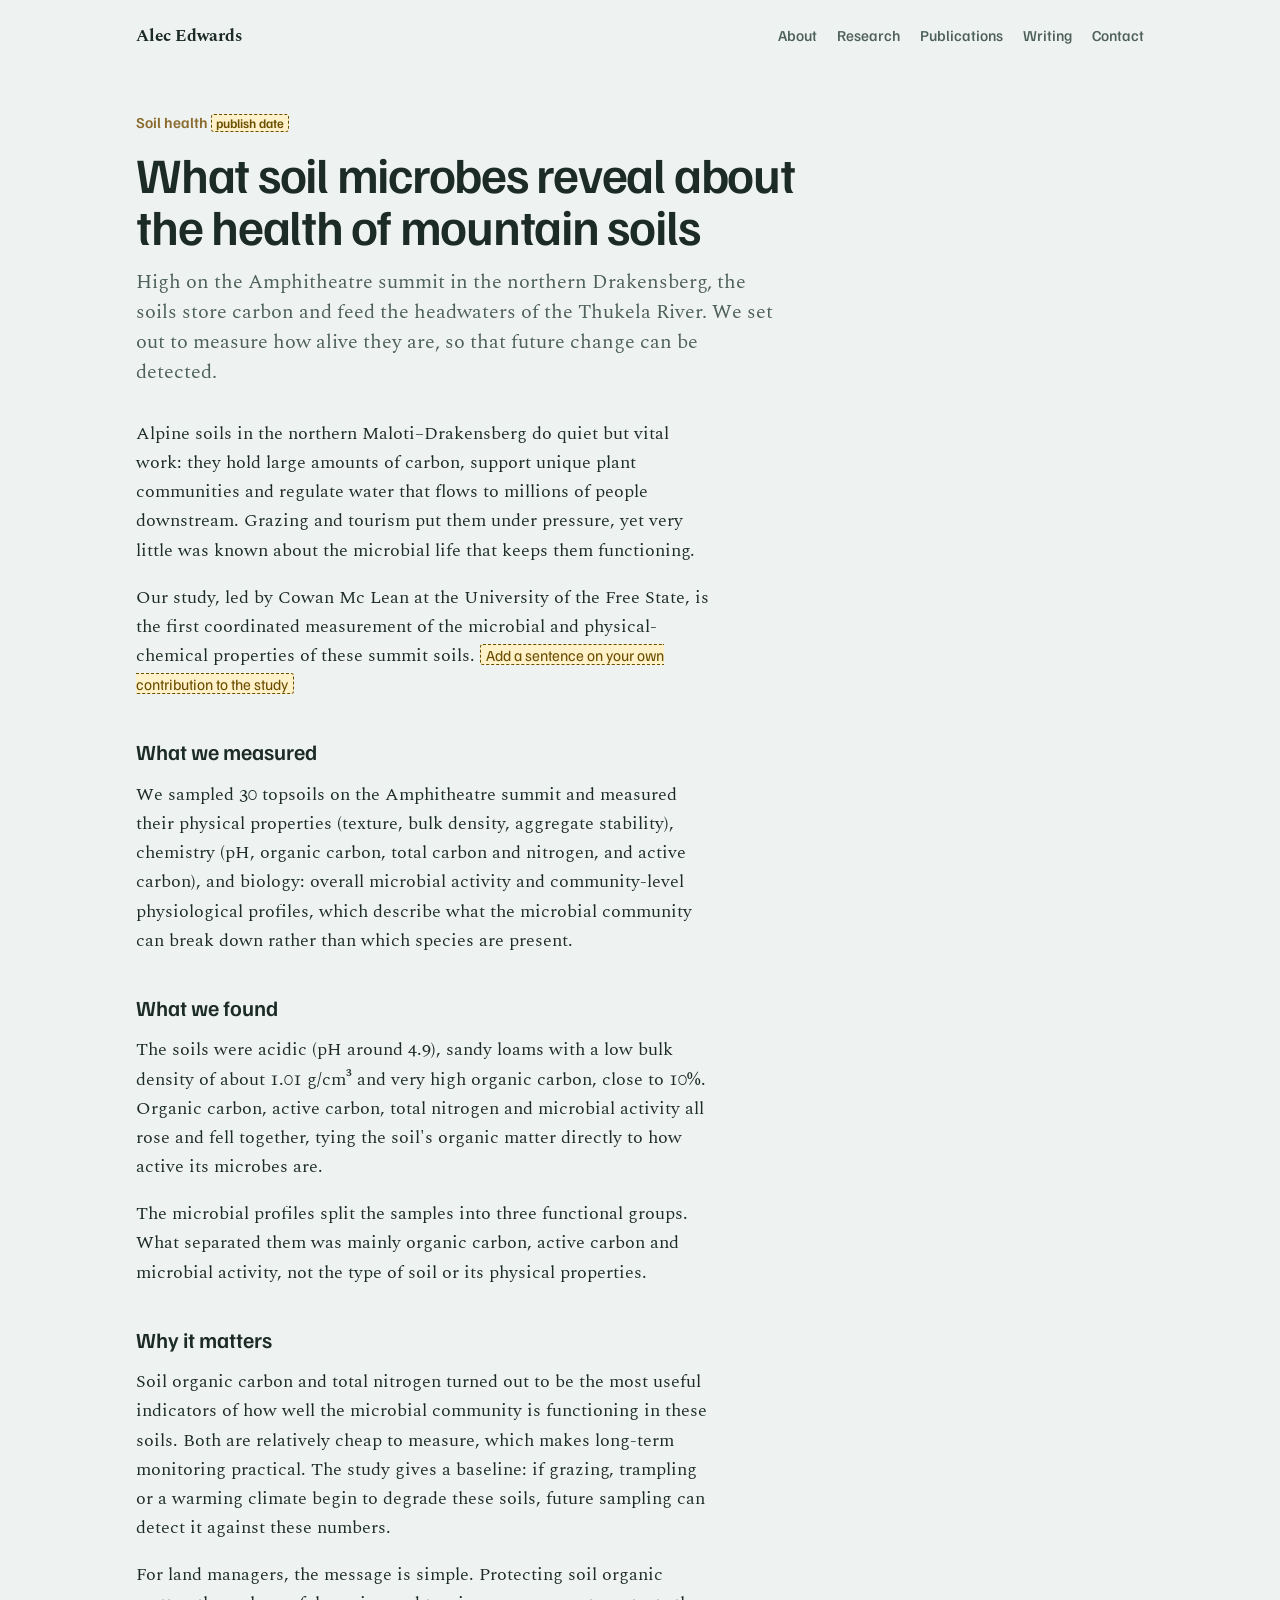
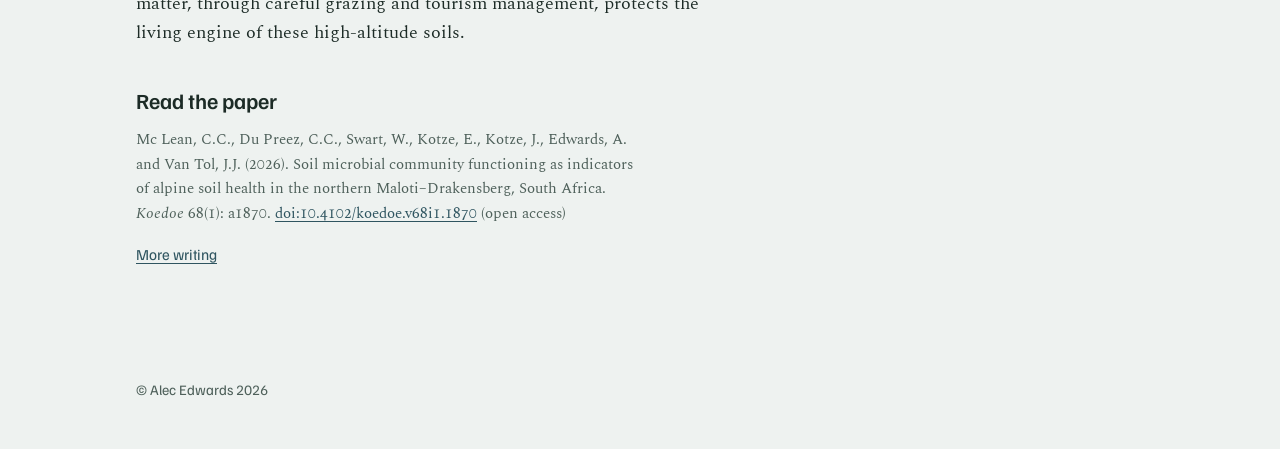
==== blog/alpine-soil-microbes.html @ 6ba0e14e "v2 draft: photos, research visuals, map, blog (not for publishing yet) Co-Authored-By: Claude Opus 5" ====
<!doctype html>
<html lang="en-GB">
<head>
<meta charset="utf-8">
<meta name="viewport" content="width=device-width, initial-scale=1">
<title>What soil microbes reveal about the health of mountain soils | Alec Edwards</title>
<meta name="description" content="A plain-language summary of our 2026 Koedoe paper on the alpine soils of the northern Maloti–Drakensberg.">
<meta property="og:title" content="What soil microbes reveal about the health of mountain soils | Alec Edwards">
<meta property="og:description" content="A plain-language summary of our 2026 Koedoe paper on the alpine soils of the northern Maloti–Drakensberg.">
<meta property="og:type" content="article">
<link rel="icon" href="data:image/svg+xml,%3Csvg xmlns='http://www.w3.org/2000/svg' viewBox='0 0 32 32'%3E%3Crect width='32' height='32' rx='6' fill='%231F3A33'/%3E%3Cpath d='M16 29 C15 20 17 13 18 9' stroke='%23C9A35E' stroke-width='2.4' fill='none' stroke-linecap='round'/%3E%3Cellipse cx='18.5' cy='7.5' rx='2.6' ry='3.2' fill='%23C9A35E'/%3E%3C/svg%3E">
<link rel="preconnect" href="https://fonts.googleapis.com">
<link rel="preconnect" href="https://fonts.gstatic.com" crossorigin>
<link href="https://fonts.googleapis.com/css2?family=Familjen+Grotesk:wght@500;600;700&family=Spectral:ital,wght@0,400;0,500;1,400&display=swap" rel="stylesheet">
<link rel="stylesheet" href="../assets/site.css">
</head>
<body>
<div class="wrap">
  <header class="top">
    <a class="name" href="../">Alec Edwards</a>
    <nav aria-label="Site">
      <ul>
        <li><a href="../#about">About</a></li>
        <li><a href="../#research">Research</a></li>
        <li><a href="../#outputs">Publications</a></li>
        <li><a href="./">Writing</a></li>
        <li><a href="../#contact">Contact</a></li>
      </ul>
    </nav>
  </header>
  <main>
    <article class="article">
      <p class="kicker">Soil health <span class="todo">publish date</span></p>
      <h1>What soil microbes reveal about the health of mountain soils</h1>
      <p class="standfirst">High on the Amphitheatre summit in the northern Drakensberg, the soils store carbon and feed the headwaters of the Thukela River. We set out to measure how alive they are, so that future change can be detected.</p>
      <p>Alpine soils in the northern Maloti–Drakensberg do quiet but vital work: they hold large amounts of carbon, support unique plant communities and regulate water that flows to millions of people downstream. Grazing and tourism put them under pressure, yet very little was known about the microbial life that keeps them functioning.</p>
      <p>Our study, led by Cowan Mc Lean at the University of the Free State, is the first coordinated measurement of the microbial and physical-chemical properties of these summit soils. <span class="todo">Add a sentence on your own contribution to the study</span></p>

      <h2>What we measured</h2>
      <p>We sampled 30 topsoils on the Amphitheatre summit and measured their physical properties (texture, bulk density, aggregate stability), chemistry (pH, organic carbon, total carbon and nitrogen, and active carbon), and biology: overall microbial activity and community-level physiological profiles, which describe what the microbial community can break down rather than which species are present.</p>

      <h2>What we found</h2>
      <p>The soils were acidic (pH around 4.9), sandy loams with a low bulk density of about 1.01 g/cm³ and very high organic carbon, close to 10%. Organic carbon, active carbon, total nitrogen and microbial activity all rose and fell together, tying the soil's organic matter directly to how active its microbes are.</p>
      <p>The microbial profiles split the samples into three functional groups. What separated them was mainly organic carbon, active carbon and microbial activity, not the type of soil or its physical properties.</p>

      <h2>Why it matters</h2>
      <p>Soil organic carbon and total nitrogen turned out to be the most useful indicators of how well the microbial community is functioning in these soils. Both are relatively cheap to measure, which makes long-term monitoring practical. The study gives a baseline: if grazing, trampling or a warming climate begin to degrade these soils, future sampling can detect it against these numbers.</p>
      <p>For land managers, the message is simple. Protecting soil organic matter, through careful grazing and tourism management, protects the living engine of these high-altitude soils.</p>

      <h2>Read the paper</h2>
      <p class="refs-list">Mc Lean, C.C., Du Preez, C.C., Swart, W., Kotze, E., Kotze, J., Edwards, A. and Van Tol, J.J. (2026). Soil microbial community functioning as indicators of alpine soil health in the northern Maloti–Drakensberg, South Africa. <em>Koedoe</em> 68(1): a1870. <a href="https://doi.org/10.4102/koedoe.v68i1.1870">doi:10.4102/koedoe.v68i1.1870</a> (open access)</p>

      <p class="back"><a href="./">More writing</a></p>
    </article>
  </main>
  <footer>© Alec Edwards <span id="yr">2026</span></footer>
</div>
<script>document.getElementById('yr').textContent = new Date().getFullYear();</script>
</body>
</html>
---- assets/site.css ----
/* ---------- Tokens ---------- */
  :root {
    --mist:   #EEF2F0;   /* page: cold Atlantic morning */
    --surface:#F7F9F8;
    --ink:    #1C2B26;   /* deep kelp-forest green, used as "black" */
    --muted:  #4E605A;
    --rule:   #C6D2CD;
    --stipe:  #8A6A2F;   /* Ecklonia stipe bronze: the one accent */
    --slate:  #2F5560;   /* Benguela slate: links */
    --todo-bg:#FFF1C9;
    --todo-ink:#6B4E00;
    --measure: 66ch;
  }
  @media (prefers-color-scheme: dark) {
    :root:not([data-theme="light"]) {
      --mist:#121C19; --surface:#18241F; --ink:#E2E9E5; --muted:#A2B3AC;
      --rule:#2E3F39; --stipe:#C9A35E; --slate:#8CC0CC;
      --todo-bg:#3A3015; --todo-ink:#F2D88A;
    }
  }
  :root[data-theme="dark"] {
    --mist:#121C19; --surface:#18241F; --ink:#E2E9E5; --muted:#A2B3AC;
    --rule:#2E3F39; --stipe:#C9A35E; --slate:#8CC0CC;
    --todo-bg:#3A3015; --todo-ink:#F2D88A;
  }

  /* ---------- Base ---------- */
  *, *::before, *::after { box-sizing: border-box; }
  html { -webkit-text-size-adjust: 100%; scroll-behavior: smooth; }
  @media (prefers-reduced-motion: reduce) { html { scroll-behavior: auto; } }
  body {
    margin: 0;
    background: var(--mist);
    color: var(--ink);
    font-family: "Spectral", Georgia, serif;
    font-size: 1.125rem;
    line-height: 1.62;
    font-feature-settings: "kern", "liga", "onum";
  }
  h1, h2, h3, nav, .meta, .btn {
    font-family: "Familjen Grotesk", system-ui, sans-serif;
  }
  a { color: var(--slate); text-underline-offset: 0.18em; text-decoration-thickness: 1px; }
  a:hover { text-decoration-thickness: 2px; }
  :focus-visible { outline: 2px solid var(--stipe); outline-offset: 3px; border-radius: 2px; }
  p { margin: 0 0 1em; max-width: var(--measure); }
  em { font-style: italic; }

  .wrap { max-width: 68rem; margin: 0 auto; padding: 0 1rem; }
  @media (min-width: 48rem) { .wrap { padding: 0 2.5rem; } }

  /* ---------- Nav ---------- */
  .top {
    display: flex; justify-content: space-between; align-items: baseline;
    gap: 1rem; padding: 1.25rem 0; flex-wrap: wrap;
  }
  .top .name { font-weight: 700; font-size: 1.05rem; color: var(--ink); text-decoration: none; }
  nav ul { list-style: none; display: flex; flex-wrap: wrap; gap: 0.25rem 1.25rem; margin: 0; padding: 0; }
  nav a { color: var(--muted); text-decoration: none; font-size: 0.95rem; font-weight: 500; }
  nav a:hover { color: var(--ink); }

  /* ---------- Hero: the one bold element ---------- */
  .hero {
    display: grid; grid-template-columns: 1fr; gap: 1rem;
    padding: 2.5rem 0 3.5rem; border-bottom: 1px solid var(--rule);
    position: relative;
  }
  @media (min-width: 48rem) {
    .hero { grid-template-columns: 1fr 13rem; align-items: end; padding: 4.5rem 0 4.5rem; }
  }
  .hero h1 {
    font-size: clamp(3rem, 11vw, 7.25rem);
    line-height: 0.92; letter-spacing: -0.035em; font-weight: 600;
    margin: 0 0 1.75rem;
  }
  .hero .role {
    font-family: "Familjen Grotesk", system-ui, sans-serif;
    font-size: clamp(1.15rem, 2.4vw, 1.45rem); font-weight: 500;
    color: var(--ink); margin: 0 0 1rem; max-width: 42ch; line-height: 1.3;
  }
  .hero .lead { color: var(--muted); max-width: 54ch; margin: 0; }
  .kelp { width: 100%; max-width: 13rem; height: auto; justify-self: end; color: var(--stipe); }
  @media (max-width: 47.99rem) {
    .kelp { position: absolute; right: 0; top: 1rem; width: 5.5rem; opacity: 0.5; pointer-events: none; }
    .hero h1, .hero .role, .hero .lead { position: relative; }
  }
  .kelp path, .kelp ellipse { fill: none; stroke: currentColor; stroke-linecap: round; stroke-linejoin: round; }
  .kelp .draw { stroke-dasharray: 1; stroke-dashoffset: 1; animation: grow 2.4s cubic-bezier(.3,.6,.2,1) forwards; }
  .kelp .d2 { animation-delay: 1.1s; animation-duration: 1.6s; }
  .kelp .d3 { animation-delay: 1.3s; animation-duration: 1.7s; }
  .kelp .d4 { animation-delay: 1.5s; animation-duration: 1.6s; }
  @keyframes grow { to { stroke-dashoffset: 0; } }
  @media (prefers-reduced-motion: reduce) { .kelp .draw { animation: none; stroke-dashoffset: 0; } }

  /* ---------- Sections: heading in a margin column ---------- */
  section { padding: 3rem 0; border-bottom: 1px solid var(--rule); }
  section:last-of-type { border-bottom: 0; }
  @media (min-width: 48rem) {
    section { display: grid; grid-template-columns: 12rem 1fr; gap: 2.5rem; padding: 3.75rem 0; }
  }
  section > h2 {
    font-size: 1.15rem; font-weight: 600; margin: 0 0 1.25rem; color: var(--stipe);
    letter-spacing: -0.01em;
  }
  @media (min-width: 48rem) { section > h2 { margin: 0.25rem 0 0; } }

  /* ---------- Entries (experience, education) ---------- */
  .entries { list-style: none; margin: 0; padding: 0; }
  .entries > li { padding: 0 0 1.75rem; }
  .entries > li + li { border-top: 1px solid var(--rule); padding-top: 1.5rem; }
  .entries h3 { font-size: 1.2rem; font-weight: 600; margin: 0; line-height: 1.3; }
  .meta { color: var(--muted); font-size: 0.95rem; margin: 0.15rem 0 0.6rem; }
  .entries p { margin-bottom: 0.5em; }

  /* ---------- Outputs ---------- */
  .outputs h3 { font-size: 1.05rem; font-weight: 600; margin: 0 0 0.6rem; }
  .outputs h3:not(:first-child) { margin-top: 2rem; }
  .refs { margin: 0; padding: 0; list-style: none; }
  .refs li { padding-left: 1.5rem; text-indent: -1.5rem; margin-bottom: 0.75rem; max-width: var(--measure); }

  /* ---------- Skills ---------- */
  .skills { display: grid; grid-template-columns: 1fr; gap: 1.25rem 2.5rem; margin: 0; }
  @media (min-width: 40rem) { .skills { grid-template-columns: 1fr 1fr; } }
  .skills dt { font-family: "Familjen Grotesk", system-ui, sans-serif; font-weight: 600; }
  .skills dd { margin: 0.15rem 0 0; color: var(--muted); }

  /* ---------- Contact ---------- */
  .contact-list { list-style: none; margin: 0; padding: 0; font-size: 1.25rem; }
  .contact-list li { margin-bottom: 0.4rem; }

  footer { padding: 2rem 0 3rem; color: var(--muted); font-size: 0.9rem; font-family: "Familjen Grotesk", system-ui, sans-serif; }

  /* ---------- Draft markers: remove all before publishing ---------- */
  .todo {
    background: var(--todo-bg); color: var(--todo-ink);
    border: 1px dashed currentColor; border-radius: 3px;
    padding: 0 0.3em; font-family: "Familjen Grotesk", system-ui, sans-serif; font-size: 0.85em;
  }

/* =========================================================
   v2 components: photos, figures, matrix, map, writing
   ========================================================= */
:root { --leaf:#5E7F4F; --leaf-soft:#DCE6D6; --dot-off:#D3DCD8; }
@media (prefers-color-scheme: dark) {
  :root:not([data-theme="light"]) { --leaf:#9CC08A; --leaf-soft:#26372C; --dot-off:#2B3A34; }
}
:root[data-theme="dark"] { --leaf:#9CC08A; --leaf-soft:#26372C; --dot-off:#2B3A34; }

/* Section intro text that sits above a figure */
.intro { color: var(--muted); max-width: 60ch; }

/* ---------- Photo strip ---------- */
.photos {
  display: grid; gap: 0.75rem;
  grid-template-columns: repeat(2, 1fr);
  padding: 0 0 3rem; border-bottom: 1px solid var(--rule);
}
@media (min-width: 48rem) { .photos { grid-template-columns: 2fr 1fr 1fr; grid-template-rows: auto auto; } }
.photos figure { margin: 0; position: relative; }
@media (min-width: 48rem) { .photos figure:first-child { grid-row: span 2; } }
.photos img { width: 100%; height: 100%; object-fit: cover; display: block; border-radius: 3px; aspect-ratio: 4 / 3; }
@media (min-width: 48rem) { .photos figure:first-child img { aspect-ratio: auto; min-height: 100%; } }
.photos figcaption { font-family: "Familjen Grotesk", system-ui, sans-serif; font-size: 0.85rem; color: var(--muted); margin-top: 0.35rem; }
.photo-slot {
  aspect-ratio: 4 / 3; border: 1px dashed var(--todo-ink); background: var(--todo-bg); color: var(--todo-ink);
  border-radius: 3px; display: grid; place-items: center; text-align: center; padding: 1rem;
  font-family: "Familjen Grotesk", system-ui, sans-serif; font-size: 0.9rem;
}
@media (min-width: 48rem) { .photos figure:first-child .photo-slot { aspect-ratio: auto; height: 100%; min-height: 20rem; } }

/* ---------- Figures (pipeline, map) ---------- */
.figure { margin: 1.5rem 0 0; }
.figure svg { width: 100%; height: auto; display: block; }
.figure figcaption { font-size: 0.95rem; color: var(--muted); margin-top: 0.75rem; max-width: 62ch; }

/* Pipeline: field to molecule (the zoom metaphor carries the design) */
.pipeline { display: grid; gap: 1.25rem; margin-top: 1.5rem; }
@media (min-width: 60rem) { .pipeline { grid-template-columns: 1fr 13rem; align-items: stretch; } }
.tiers { list-style: none; margin: 0; padding: 0; position: relative; }
.tiers::before { content: ""; position: absolute; left: 1.1rem; top: 1.2rem; bottom: 1.2rem; width: 2px; background: var(--stipe); opacity: 0.35; }
.tiers li { position: relative; display: grid; grid-template-columns: 2.2rem 1fr; gap: 0 1rem; padding: 0.85rem 0; }
.tiers .node { justify-self: center; align-self: start; margin-top: 0.15rem; border-radius: 50%; background: var(--mist); border: 2px solid var(--stipe); position: relative; z-index: 1; }
.tiers li:nth-child(1) .node { width: 2.2rem; height: 2.2rem; margin-top: -0.1rem; }
.tiers li:nth-child(2) .node { width: 1.6rem; height: 1.6rem; }
.tiers li:nth-child(3) .node { width: 1.1rem; height: 1.1rem; margin-top: 0.3rem; }
.tiers li:nth-child(4) .node { width: 0.65rem; height: 0.65rem; margin-top: 0.45rem; background: var(--stipe); }
.tiers .scale { font-family: "Familjen Grotesk", system-ui, sans-serif; font-weight: 600; font-size: 1.1rem; display: block; }
.tiers .what { display: block; margin: 0.1rem 0 0.15rem; }
.tiers .how { display: block; color: var(--muted); font-size: 0.95rem; }
.rail { background: var(--leaf-soft); border-radius: 4px; padding: 1.1rem 1.2rem; }
.rail h3 { font-size: 1.05rem; font-weight: 600; margin: 0 0 0.5rem; color: var(--leaf); }
.rail ul { margin: 0; padding-left: 1.1rem; font-size: 0.97rem; }
.rail li { margin-bottom: 0.35rem; }

/* ---------- Crops x expertise matrix ---------- */
.matrix-wrap { overflow-x: auto; margin-top: 1.25rem; -webkit-overflow-scrolling: touch; }
.matrix { border-collapse: collapse; min-width: 34rem; font-family: "Familjen Grotesk", system-ui, sans-serif; font-size: 0.95rem; }
.matrix th, .matrix td { padding: 0.55rem 0.6rem; text-align: center; border-bottom: 1px solid var(--rule); }
.matrix thead th { font-weight: 600; font-size: 0.85rem; color: var(--muted); vertical-align: bottom; line-height: 1.2; }
.matrix tbody th { text-align: left; font-weight: 600; white-space: nowrap; }
.matrix .grp th { text-align: left; font-weight: 500; color: var(--stipe); font-size: 0.85rem; padding-top: 1.1rem; border-bottom: 0; }
.dot { display: inline-block; width: 0.8rem; height: 0.8rem; border-radius: 50%; background: var(--dot-off); vertical-align: middle; }
.dot.on { background: var(--leaf); }
.dot.main { background: var(--stipe); }
.legend { display: flex; flex-wrap: wrap; gap: 0.4rem 1.25rem; margin-top: 0.9rem; font-family: "Familjen Grotesk", system-ui, sans-serif; font-size: 0.85rem; color: var(--muted); }
.legend span { display: inline-flex; align-items: center; gap: 0.4rem; }

/* ---------- Map ---------- */
#map { min-height: 12rem; }
#map .land { fill: var(--dot-off); stroke: var(--mist); stroke-width: 0.5; }
#map .trial { fill: var(--leaf); }
#map .home { fill: var(--stipe); }
#map .earlier { fill: var(--slate); opacity: 0.75; }
.place-list { columns: 2; column-gap: 2rem; padding: 0; margin: 1rem 0 0; list-style: none; font-size: 0.98rem; }
@media (min-width: 40rem) { .place-list { columns: 3; } }
.place-list li { break-inside: avoid; margin-bottom: 0.2rem; }
.swatch { display: inline-block; width: 0.75rem; height: 0.75rem; border-radius: 2px; margin-right: 0.35rem; vertical-align: -1px; }

/* ---------- Writing list ---------- */
.posts { list-style: none; margin: 0; padding: 0; }
.posts li { padding: 0 0 1.4rem; }
.posts li + li { border-top: 1px solid var(--rule); padding-top: 1.3rem; }
.posts h3 { font-size: 1.2rem; font-weight: 600; margin: 0 0 0.25rem; line-height: 1.3; }
.posts h3 a { color: var(--ink); text-decoration: none; }
.posts h3 a:hover { text-decoration: underline; text-decoration-color: var(--stipe); }
.posts p { margin: 0; color: var(--muted); }

/* ---------- Article pages ---------- */
.article { max-width: 42rem; padding: 2.5rem 0 4rem; }
.article .kicker { font-family: "Familjen Grotesk", system-ui, sans-serif; color: var(--stipe); font-weight: 600; font-size: 0.95rem; margin: 0 0 0.75rem; }
.article h1 { font-size: clamp(2rem, 6vw, 3.1rem); line-height: 1.05; letter-spacing: -0.025em; font-weight: 600; margin: 0 0 1rem; }
.article .standfirst { font-size: 1.25rem; line-height: 1.5; color: var(--muted); margin-bottom: 2rem; }
.article h2 { font-size: 1.35rem; font-weight: 600; margin: 2.25rem 0 0.6rem; color: var(--ink); }
.article p, .article li { max-width: 64ch; }
.article ol, .article ul { padding-left: 1.3rem; }
.article li { margin-bottom: 0.5rem; }
.article blockquote { margin: 1.5rem 0; padding: 0.25rem 0 0.25rem 1.2rem; border-left: 3px solid var(--stipe); color: var(--muted); }
.article .refs-list { font-size: 0.95rem; color: var(--muted); }
.back { font-family: "Familjen Grotesk", system-ui, sans-serif; font-size: 0.95rem; }
.subhead { font-size: 1.1rem; font-weight: 600; margin: 3rem 0 0; }
.sr { position: absolute; width: 1px; height: 1px; overflow: hidden; clip: rect(0 0 0 0); white-space: nowrap; }
.legend i.dot { width: 0.7rem; height: 0.7rem; }
.portrait { width: 100%; max-width: 22rem; height: auto; border-radius: 3px; margin: 0 0 1.25rem; display: block; aspect-ratio: 3 / 2; object-fit: cover; }
@media (min-width: 60rem) { .portrait { float: right; width: 17rem; margin: 0.3rem 0 1rem 2rem; } }
.inline-photo img { width: 100%; max-width: 36rem; height: auto; border-radius: 3px; display: block; }
.photos img { background: var(--dot-off); }
/* Photo grid fix: every figure stacks image then caption; captions never overlap */
.photos figure { display: flex; flex-direction: column; min-width: 0; }
.photos img { height: auto; aspect-ratio: 4 / 3; }
@media (min-width: 48rem) {
  .photos figure:first-child img { flex: 1 1 auto; min-height: 0; height: 100%; aspect-ratio: auto; }
}
.rail { align-self: start; }
@media (max-width: 47.99rem) { .photos figure:first-child { grid-column: span 2; } }
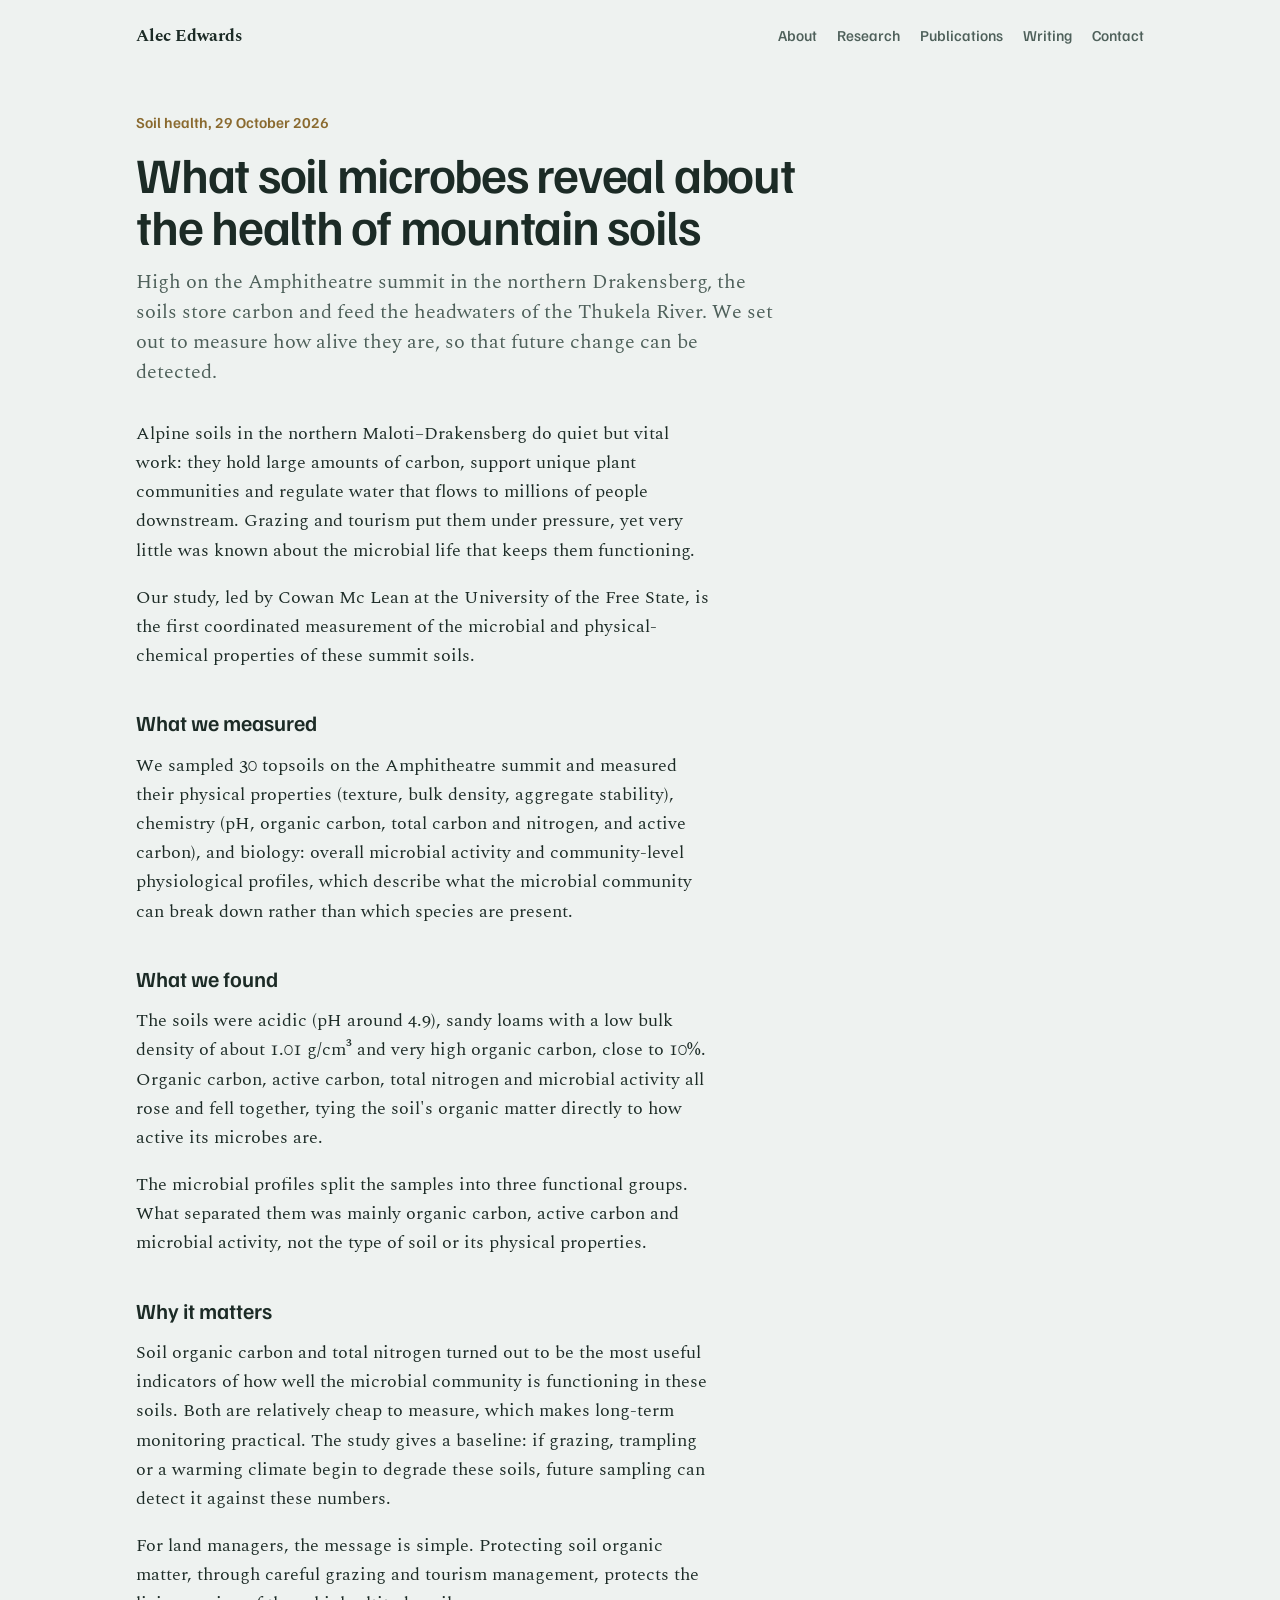
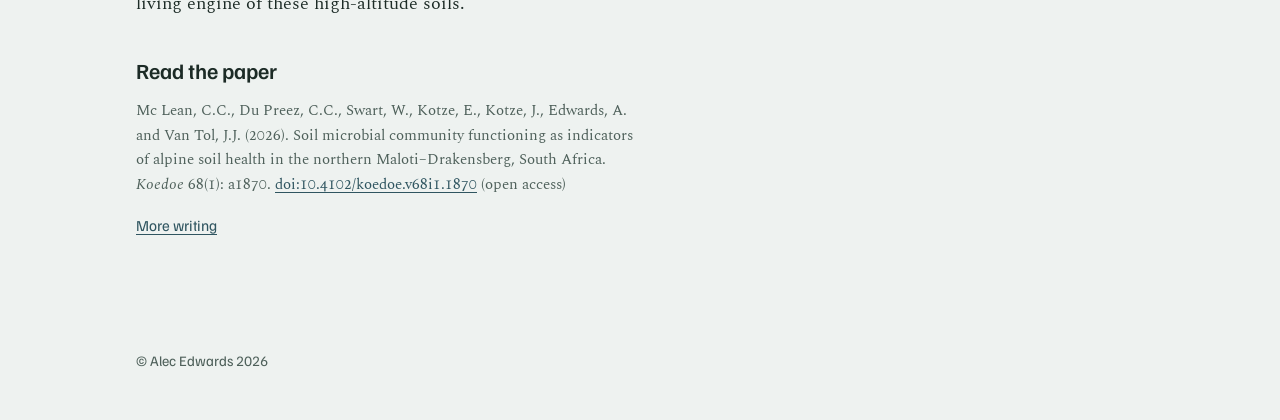
==== commit 9c027b4f: "Resolve remaining placeholders for publishing Co-Authored-By: Claude Opus 5.5 <noreply@anthropic.com" ====
--- a/blog/alpine-soil-microbes.html
+++ b/blog/alpine-soil-microbes.html
@@ -30,11 +30,11 @@
   </header>
   <main>
     <article class="article">
-      <p class="kicker">Soil health <span class="todo">publish date</span></p>
+      <p class="kicker">Soil health, 29 October 2026</p>
       <h1>What soil microbes reveal about the health of mountain soils</h1>
       <p class="standfirst">High on the Amphitheatre summit in the northern Drakensberg, the soils store carbon and feed the headwaters of the Thukela River. We set out to measure how alive they are, so that future change can be detected.</p>
       <p>Alpine soils in the northern Maloti–Drakensberg do quiet but vital work: they hold large amounts of carbon, support unique plant communities and regulate water that flows to millions of people downstream. Grazing and tourism put them under pressure, yet very little was known about the microbial life that keeps them functioning.</p>
-      <p>Our study, led by Cowan Mc Lean at the University of the Free State, is the first coordinated measurement of the microbial and physical-chemical properties of these summit soils. <span class="todo">Add a sentence on your own contribution to the study</span></p>
+      <p>Our study, led by Cowan Mc Lean at the University of the Free State, is the first coordinated measurement of the microbial and physical-chemical properties of these summit soils.</p>
 
       <h2>What we measured</h2>
       <p>We sampled 30 topsoils on the Amphitheatre summit and measured their physical properties (texture, bulk density, aggregate stability), chemistry (pH, organic carbon, total carbon and nitrogen, and active carbon), and biology: overall microbial activity and community-level physiological profiles, which describe what the microbial community can break down rather than which species are present.</p>
